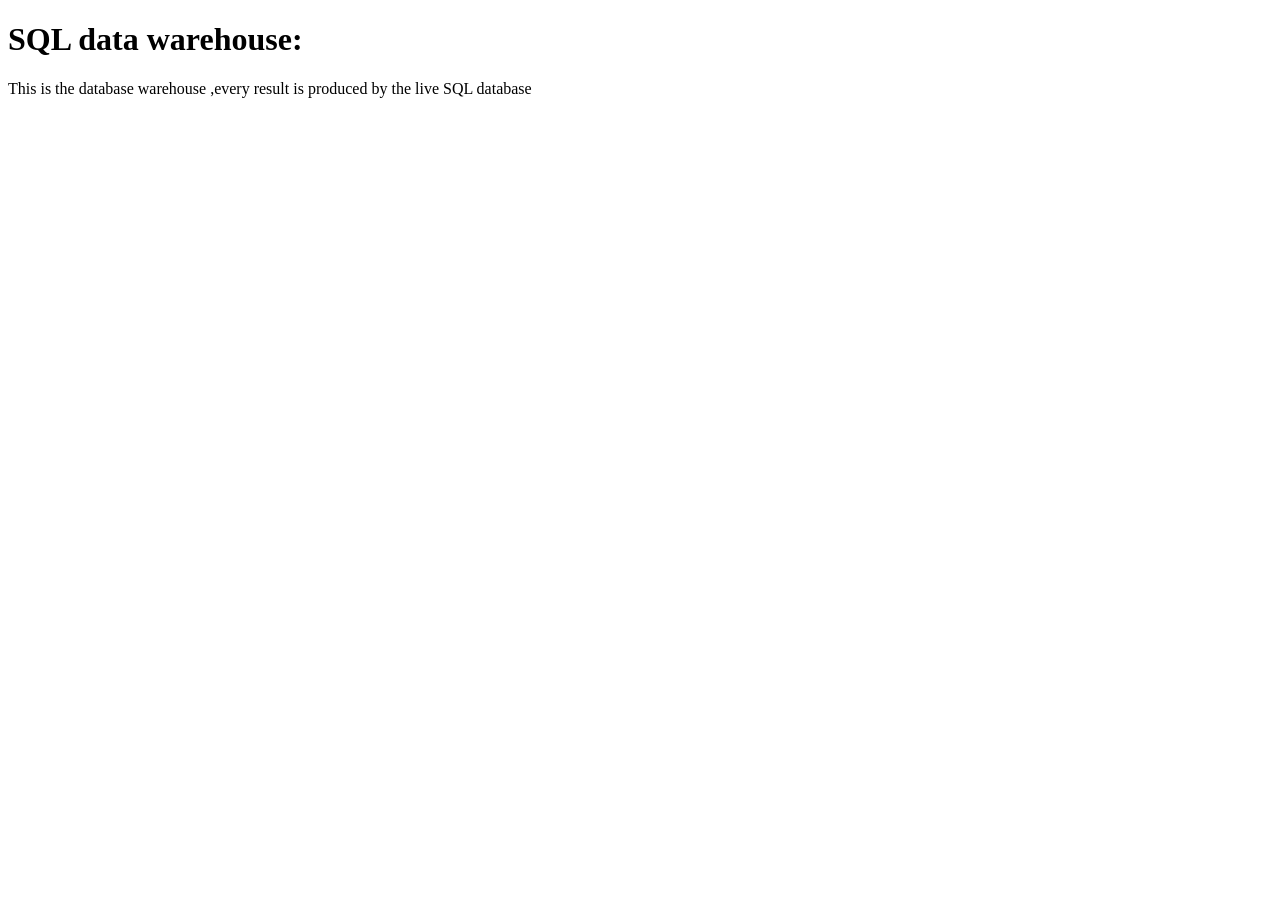
==== public/index.html @ 1406efa1 "Added some structure to the index.html file" ====
<!DOCTYPE html>
<html lang="en">
<head>
    <meta charset="UTF-8">
    <meta name="viewport" content="width=device-width, initial-scale=1.0">
    <title>Document</title>
</head>
<body>
    <main>

<h1>SQL data warehouse: </h1>
<p class="sub">This is the database warehouse ,every result is produced by the live SQL database </p>




    </main>





</body>
</html>
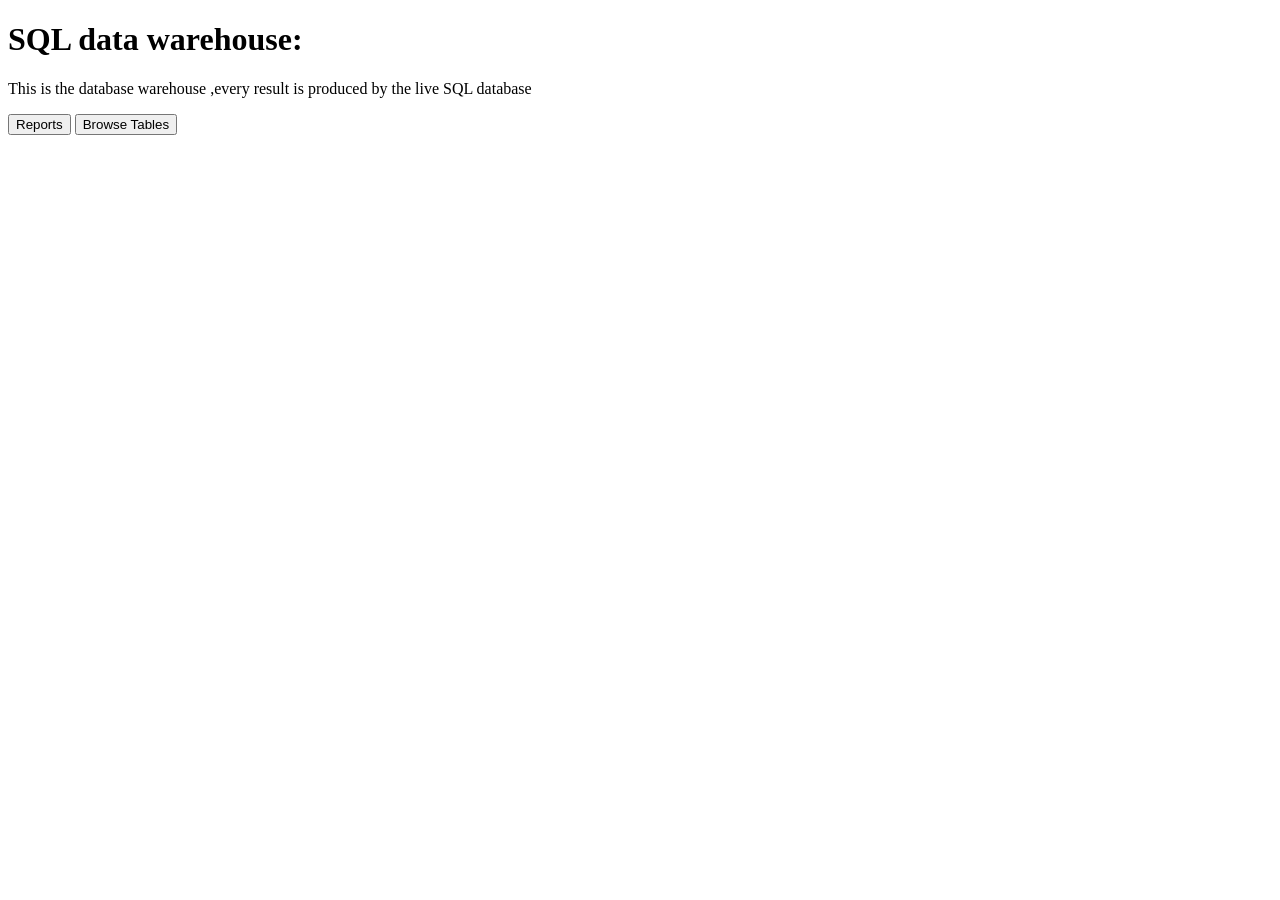
==== commit e1e01618: "Full Html structure" ====
--- a/public/index.html
+++ b/public/index.html
@@ -3,7 +3,7 @@
 <head>
     <meta charset="UTF-8">
     <meta name="viewport" content="width=device-width, initial-scale=1.0">
-    <title>Document</title>
+    <title>SQL data warehouse</title>
 </head>
 <body>
     <main>
@@ -11,13 +11,30 @@
 <h1>SQL data warehouse: </h1>
 <p class="sub">This is the database warehouse ,every result is produced by the live SQL database </p>
 
+<div class="tabs">
+<button id="tabs-reports" class="active"> Reports </button>
+<button id="tab-tables"> Browse Tables </button>
+</div>
 
+<section id="view-reports">  </section>
 
+<section id="view-tables" hidden> 
+    <div class="bar">
+    <select  id="table"  aria-label="Table"></select>
+       <input type="search"  id="search" placeholder="Search this table" > 
 
-    </main>
+    </div>
+<p class="error" id="tables-error" hidden></p>
+      <div id="tables-out"></div>
+      <div class="pager">
 
+  <button id="prev">Prev</button><button id="next">Next</button><span id="info"></span>
 
+     </div>
 
+  </section>
+
+</main>
 
 
 </body>
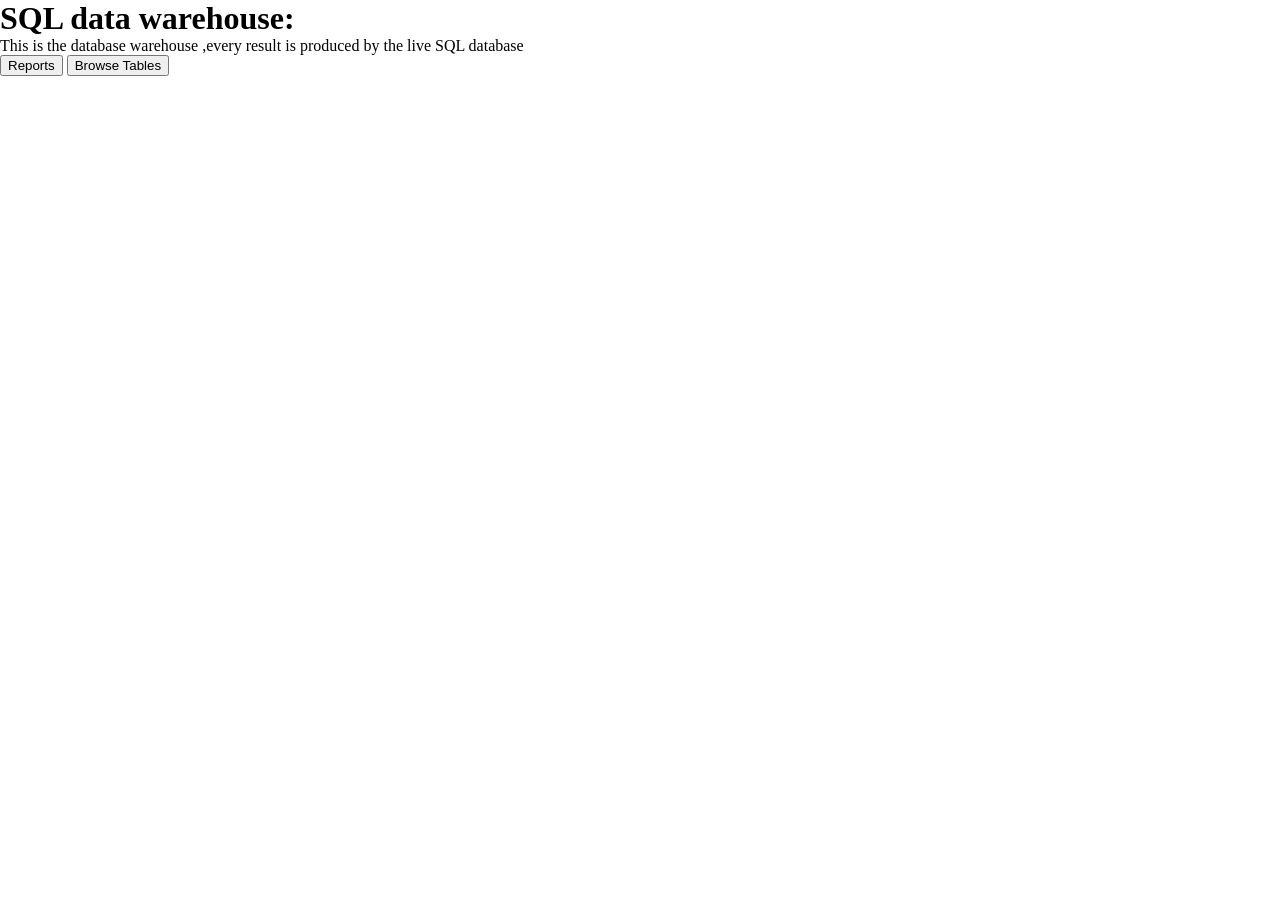
==== commit 7b2f1386: "Added css and js links and added some css styles" ====
--- a/public/index.html
+++ b/public/index.html
@@ -3,6 +3,8 @@
 <head>
     <meta charset="UTF-8">
     <meta name="viewport" content="width=device-width, initial-scale=1.0">
+    <link rel="stylesheet" href="styles.css">
+    <script src="script.js"></script>
     <title>SQL data warehouse</title>
 </head>
 <body>
--- a/public/styles.css
+++ b/public/styles.css
@@ -0,0 +1,22 @@
+html{
+    scroll-behavior: smooth;
+}
+
+
+* {
+    box-sizing: border-box;
+    margin:0;
+    
+}
+
+
+--root {
+-bg: rgb(5, 0, 27);
+--surface: yellow;
+--line:white;
+--text:black;
+--muted:brown;
+--accent:green;
+
+}
+
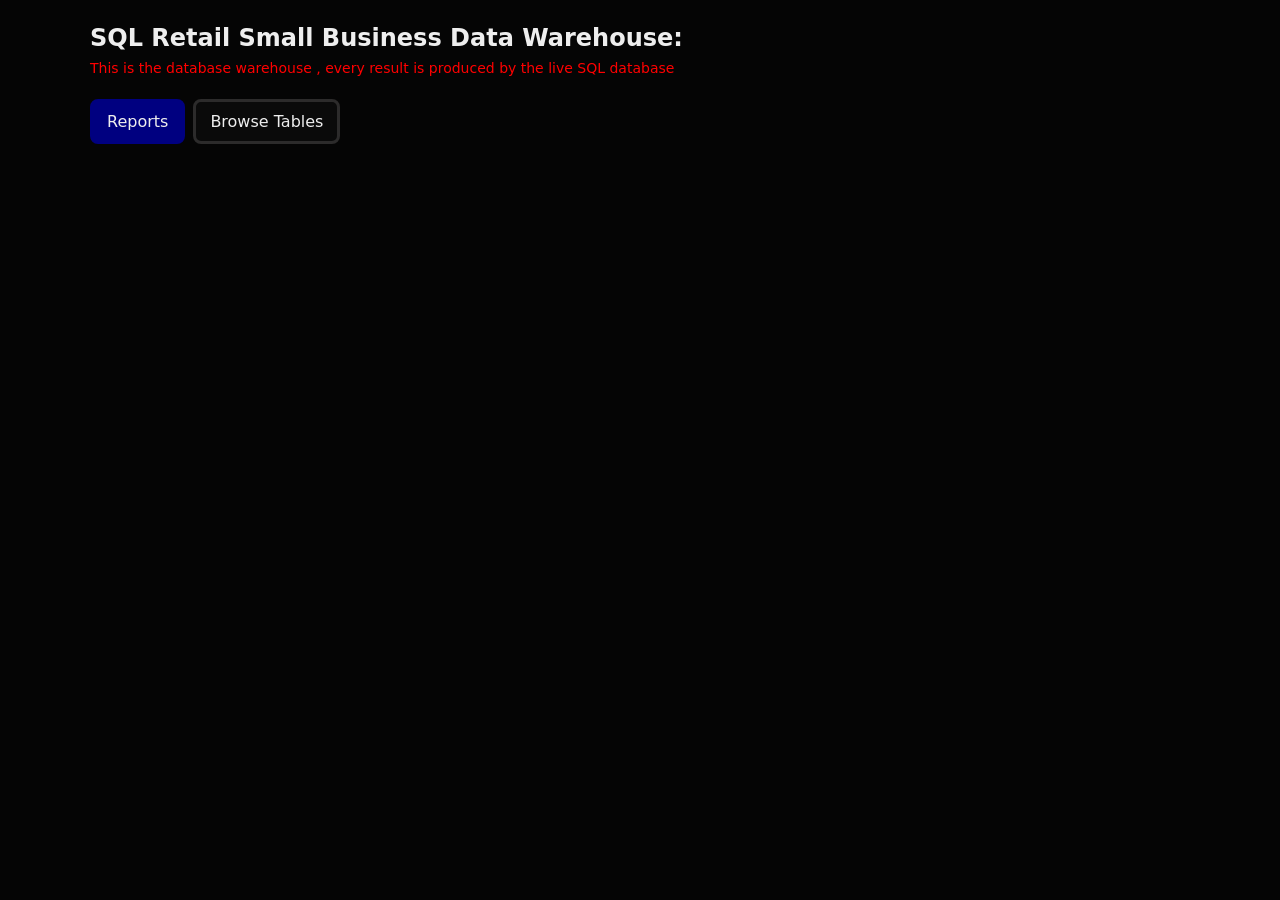
==== commit aafb2b92: "Addd the full css syles" ====
--- a/public/index.html
+++ b/public/index.html
@@ -10,8 +10,8 @@
 <body>
     <main>
 
-<h1>SQL data warehouse: </h1>
-<p class="sub">This is the database warehouse ,every result is produced by the live SQL database </p>
+<h1>SQL Retail Small Business Data Warehouse: </h1>
+<p class="sub">This is the database warehouse , every result is produced by the live SQL database </p>
 
 <div class="tabs">
 <button id="tabs-reports" class="active"> Reports </button>
--- a/public/styles.css
+++ b/public/styles.css
@@ -9,14 +9,190 @@
     
 }
 
-
---root {
--bg: rgb(5, 0, 27);
---surface: yellow;
---line:white;
---text:black;
---muted:brown;
---accent:green;
+:root {
+--bg: rgb(5, 5, 5);
+--surface: rgb(10, 10, 10);
+--line:rgb(44, 43, 43);
+--text:rgb(238, 238, 238);
+--muted:rgb(255, 0, 0);
+--accent:rgb(0, 0, 128);
 
 }
 
+ body { 
+    font-family:system-ui, -apple-system, BlinkMacSystemFont, 'Segoe UI', Roboto, Oxygen, Ubuntu, Cantarell, 'Open Sans', 'Helvetica Neue', sans-serif;
+    background: var(--bg); 
+    color: var(--text); 
+    padding: 24px;
+ }
+
+
+ main {
+     max-width: 1100px;
+     margin: 0 auto; 
+
+ }
+    h1
+     { 
+    font-size: 24px;
+   }
+
+    .sub 
+    { 
+    color: var(--muted);
+    margin: 6px 0 20px;
+    font-size: 14px;
+    line-height: 1.5; 
+
+    }
+
+    .tabs
+     {
+    display: flex; 
+    gap: 8px;
+    margin-bottom: 20px; 
+    
+    }
+
+    button, select, input { 
+     font: inherit; 
+     color: var(--text); 
+     background: var(--surface); 
+     border: 3px solid var(--line); 
+     border-radius: 8px;
+     padding: 10px 14px;
+
+         }
+
+    button { 
+        cursor: pointer;
+     }
+
+    button:disabled { 
+        opacity: .4; 
+        cursor: default; 
+    }
+
+    button:not(:disabled):hover 
+    {
+         border-color: var(--accent); 
+    }
+
+    .tabs button.active 
+    {
+         background: var(--accent); 
+        border-color: var(--accent);
+     }
+
+    .card {
+    background: var(--surface);
+    border: 1px solid var(--line); 
+    border-radius: 14px;
+    padding: 20px; 
+    margin-bottom: 20px; 
+
+}
+
+
+
+ .card h2 { 
+   font-size: 18px;
+   margin-bottom: 4px;
+    }
+    .muted
+     {
+
+   color: var(--muted); 
+   font-size: 14px;
+   margin-bottom: 12px;
+
+         }
+
+    pre { 
+    background: #0d0f13; 
+    border: 1px solid var(--line);
+    border-radius: 10px;
+    padding: 14px; 
+    overflow-x: auto;
+    font: 13px/1.5 ui-monospace, Consolas, monospace; margin-bottom: 14px; 
+        }
+    .kw 
+    { 
+    color: #5aa9ff; 
+    font-weight: 600; 
+    }
+
+    .wrap
+     { 
+    overflow-x: auto; 
+    border: 1px solid var(--line); 
+    border-radius: 10px; 
+    }
+
+    table {
+     border-collapse: collapse;
+     width: 100%; font-size: 14px; 
+        }
+
+    th, td 
+    {
+    padding: 9px 14px;
+    text-align: left; 
+    white-space: nowrap; 
+    border-bottom: 1px solid var(--line); 
+        }
+
+    th { 
+    color: var(--muted);
+    font-weight: 600; 
+    background: #15181d; 
+        }
+
+    tr:last-child td 
+    { 
+
+    border-bottom: 0; 
+    }
+
+    .num
+     {
+    text-align: right; 
+    }
+
+    .bar 
+    { 
+
+    display: flex;
+    flex-wrap: wrap; 
+    gap: 10px; 
+    margin-bottom: 14px; 
+
+   }
+
+    .bar input 
+    {
+     flex: 1;
+     min-width: 180px; 
+
+  }
+
+    .pager 
+    { 
+
+    display: flex; flex-wrap: wrap; 
+    align-items: center; gap: 12px;
+    margin-top: 14px;
+    color: var(--muted); 
+    }
+
+    .error { 
+
+    color: #ff6b6b; 
+    font-size: 14px; 
+
+    }
+
+    [hidden] { 
+
+    display: none; 
+    }
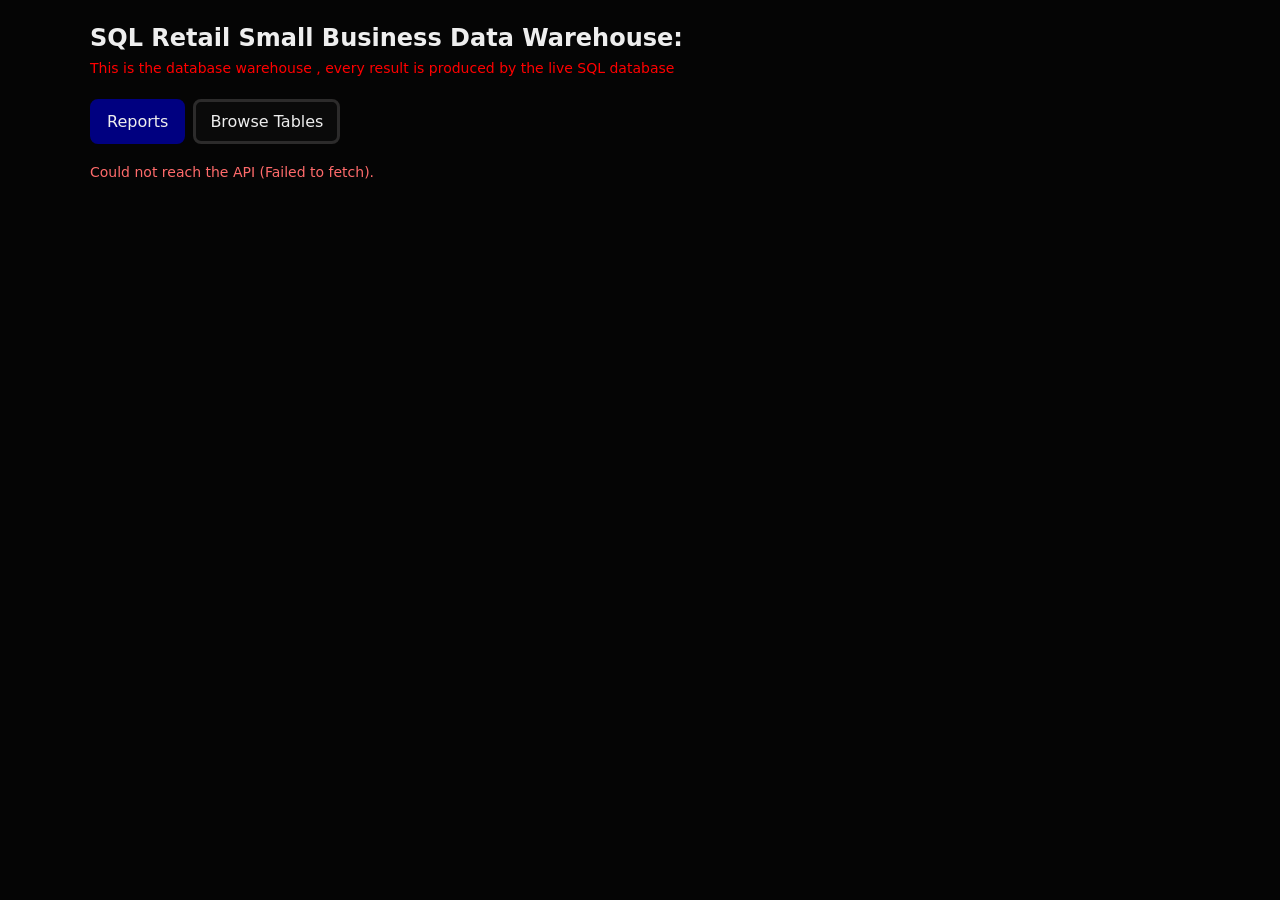
==== commit f19a27fd: "Updated Program.cs to show the errors, script js to handle a view SQL button , appsettings.json to v" ====
--- a/public/index.html
+++ b/public/index.html
@@ -4,17 +4,16 @@
     <meta charset="UTF-8">
     <meta name="viewport" content="width=device-width, initial-scale=1.0">
     <link rel="stylesheet" href="styles.css">
-    <script src="script.js"></script>
     <title>SQL data warehouse</title>
 </head>
 <body>
-    <main>
+<main>
 
 <h1>SQL Retail Small Business Data Warehouse: </h1>
 <p class="sub">This is the database warehouse , every result is produced by the live SQL database </p>
 
 <div class="tabs">
-<button id="tabs-reports" class="active"> Reports </button>
+<button id="tab-reports" class="active"> Reports </button>
 <button id="tab-tables"> Browse Tables </button>
 </div>
 
@@ -38,6 +37,10 @@
 
 </main>
 
+<script src="Config.js"></script>
+<script src="script.js"></script>
+
+
 
 </body>
 </html>
--- a/public/styles.css
+++ b/public/styles.css
@@ -195,4 +195,14 @@
     [hidden] { 
 
     display: none; 
-    }+    }
+
+    .sql-toggle {
+    margin-top: 14px;
+    padding: 6px 12px;
+    font-size: 13px;
+    border-width: 2px;
+    color: var(--muted);
+    }
+
+    .card pre { margin-top: 12px; }
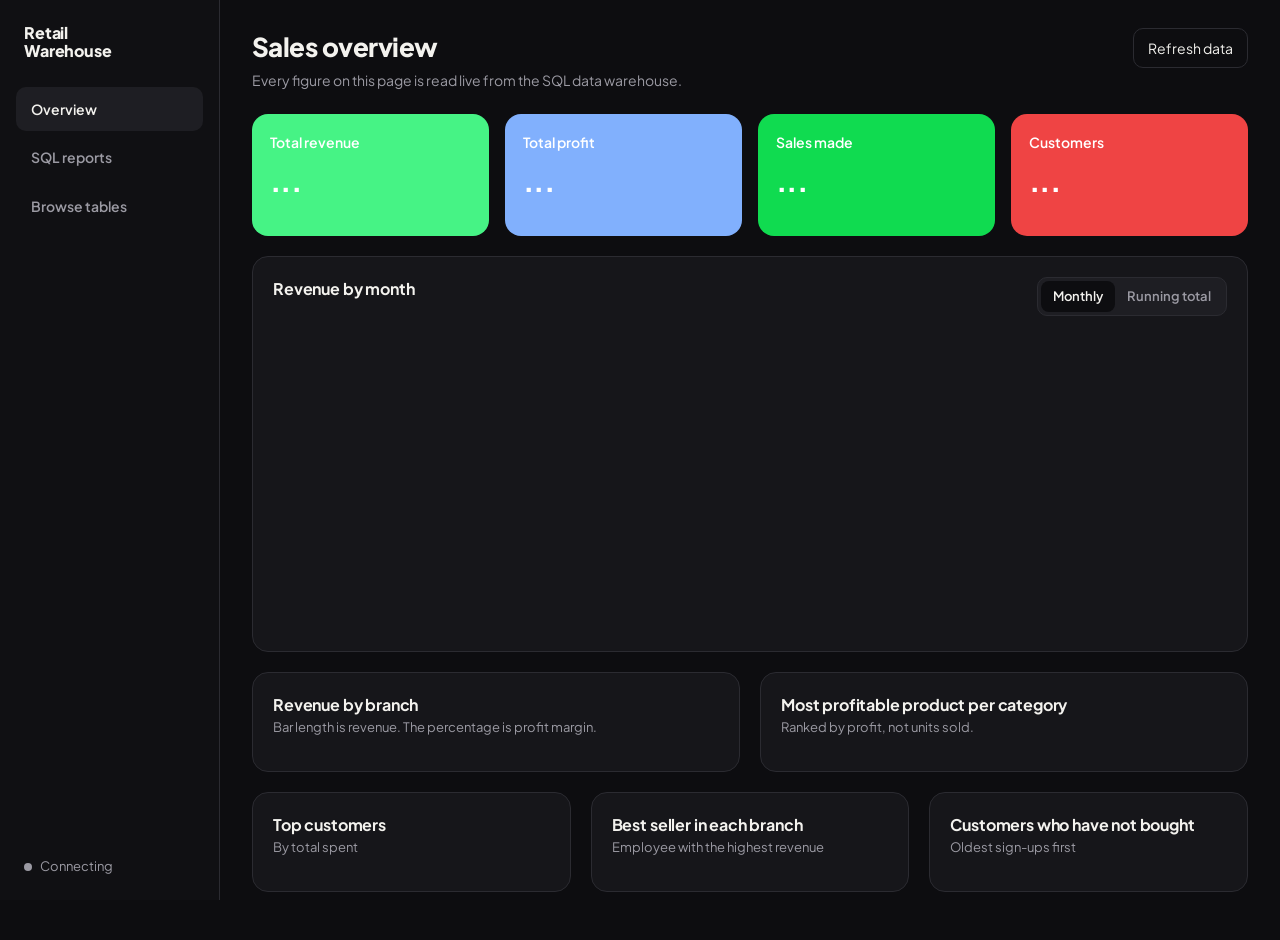
==== commit 0a52e762: "Updated the HTML to accomodate a new admin-user dashboard" ====
--- a/public/index.html
+++ b/public/index.html
@@ -3,44 +3,136 @@
 <head>
     <meta charset="UTF-8">
     <meta name="viewport" content="width=device-width, initial-scale=1.0">
+    <title>Retail warehouse dashboard</title>
+    <link rel="preconnect" href="https://fonts.googleapis.com">
+    <link rel="preconnect" href="https://fonts.gstatic.com" crossorigin>
+    <link href="https://fonts.googleapis.com/css2?family=Plus+Jakarta+Sans:wght@400;500;600;700;800&display=swap" rel="stylesheet">
     <link rel="stylesheet" href="styles.css">
-    <title>SQL data warehouse</title>
 </head>
 <body>
-<main>
+<div class="app">
 
-<h1>SQL Retail Small Business Data Warehouse: </h1>
-<p class="sub">This is the database warehouse , every result is produced by the live SQL database </p>
+    <!-- Sidebar -->
+    <aside class="side">
+        <div class="brand">
+            <span class="brand-name">Retail<br>Warehouse</span>
+        </div>
 
-<div class="tabs">
-<button id="tab-reports" class="active"> Reports </button>
-<button id="tab-tables"> Browse Tables </button>
+        <nav class="nav" aria-label="Main">
+            <button id="tab-overview" data-view="overview" class="active">Overview</button>
+            <button id="tab-reports" data-view="reports">SQL reports</button>
+            <button id="tab-tables" data-view="tables">Browse tables</button>
+        </nav>
+
+        <p class="api-status" id="api-status" role="status"><span class="dot"></span><span id="api-status-text">Connecting</span></p>
+    </aside>
+
+    <main class="main">
+        <header class="top">
+            <div>
+                <h1 id="page-title">Sales overview</h1>
+                <p class="sub" id="page-sub">Every figure on this page is read live from the SQL data warehouse.</p>
+            </div>
+            <button id="refresh" class="ghost">Refresh data</button>
+        </header>
+
+        <!-- === Overview === -->
+        <section id="view-overview" class="view">
+            <div class="layout">
+                <div class="col-main">
+
+                    <div class="kpis">
+                        <article class="kpi amber">
+                            <p class="kpi-label">Total revenue</p>
+                            <p class="kpi-value" id="k-revenue">...</p>
+                            <p class="kpi-note" id="k-revenue-note">&nbsp;</p>
+                        </article>
+                        <article class="kpi violet">
+                            <p class="kpi-label">Total profit</p>
+                            <p class="kpi-value" id="k-profit">...</p>
+                            <p class="kpi-note" id="k-profit-note">&nbsp;</p>
+                        </article>
+                        <article class="kpi lime">
+                            <p class="kpi-label">Sales made</p>
+                            <p class="kpi-value" id="k-sales">...</p>
+                            <p class="kpi-note" id="k-sales-note">&nbsp;</p>
+                        </article>
+                        <article class="kpi coral">
+                            <p class="kpi-label">Customers</p>
+                            <p class="kpi-value" id="k-customers">...</p>
+                            <p class="kpi-note" id="k-customers-note">&nbsp;</p>
+                        </article>
+                    </div>
+
+                    <section class="panel">
+                        <div class="panel-head">
+                            <div>
+                                <h2>Revenue by month</h2>
+                                <p class="panel-sub" id="trend-sub">&nbsp;</p>
+                            </div>
+                            <div class="seg" role="group" aria-label="Chart view">
+                                <button id="seg-monthly" class="active" aria-pressed="true">Monthly</button>
+                                <button id="seg-running" aria-pressed="false">Running total</button>
+                            </div>
+                        </div>
+                        <div id="trend" class="chart"></div>
+                    </section>
+
+                    <div class="two">
+                        <section class="panel">
+                            <h2>Revenue by branch</h2>
+                            <p class="panel-sub">Bar length is revenue. The percentage is profit margin.</p>
+                            <div id="branches"></div>
+                        </section>
+                        <section class="panel">
+                            <h2>Most profitable product per category</h2>
+                            <p class="panel-sub">Ranked by profit, not units sold.</p>
+                            <div id="categories"></div>
+                        </section>
+                    </div>
+                </div>
+
+                <aside class="col-side">
+                    <section class="panel">
+                        <h2>Top customers</h2>
+                        <p class="panel-sub">By total spent</p>
+                        <ol class="list" id="customers"></ol>
+                    </section>
+                    <section class="panel">
+                        <h2>Best seller in each branch</h2>
+                        <p class="panel-sub">Employee with the highest revenue</p>
+                        <ol class="list" id="staff"></ol>
+                    </section>
+                    <section class="panel">
+                        <h2>Customers who have not bought</h2>
+                        <p class="panel-sub">Oldest sign-ups first</p>
+                        <ol class="list" id="inactive"></ol>
+                    </section>
+                </aside>
+            </div>
+        </section>
+
+        <!-- === SQL reports === -->
+        <section id="view-reports" class="view" hidden></section>
+
+        <!-- === Browse tables === -->
+        <section id="view-tables" class="view" hidden>
+            <div class="panel">
+                <div class="bar">
+                    <select id="table" aria-label="Table"></select>
+                    <input type="search" id="search" placeholder="Search this table" aria-label="Search this table">
+                </div>
+                <p class="error" id="tables-error" hidden></p>
+                <div id="tables-out"></div>
+                <div class="pager">
+                    <button id="prev">Previous</button><button id="next">Next</button><span id="info"></span>
+                </div>
+            </div>
+        </section>
+    </main>
 </div>
-
-<section id="view-reports">  </section>
-
-<section id="view-tables" hidden> 
-    <div class="bar">
-    <select  id="table"  aria-label="Table"></select>
-       <input type="search"  id="search" placeholder="Search this table" > 
-
-    </div>
-<p class="error" id="tables-error" hidden></p>
-      <div id="tables-out"></div>
-      <div class="pager">
-
-  <button id="prev">Prev</button><button id="next">Next</button><span id="info"></span>
-
-     </div>
-
-  </section>
-
-</main>
 
 <script src="Config.js"></script>
 <script src="script.js"></script>
-
-
-
 </body>
 </html>
--- a/public/styles.css
+++ b/public/styles.css
@@ -1,208 +1,247 @@
-html{
-    scroll-behavior: smooth;
-}
-
-
-* {
-    box-sizing: border-box;
-    margin:0;
-    
-}
-
+/* ---------- Tokens ---------- */
 :root {
---bg: rgb(5, 5, 5);
---surface: rgb(10, 10, 10);
---line:rgb(44, 43, 43);
---text:rgb(238, 238, 238);
---muted:rgb(255, 0, 0);
---accent:rgb(0, 0, 128);
-
-}
-
- body { 
-    font-family:system-ui, -apple-system, BlinkMacSystemFont, 'Segoe UI', Roboto, Oxygen, Ubuntu, Cantarell, 'Open Sans', 'Helvetica Neue', sans-serif;
-    background: var(--bg); 
-    color: var(--text); 
-    padding: 24px;
- }
-
-
- main {
-     max-width: 1100px;
-     margin: 0 auto; 
-
- }
-    h1
-     { 
-    font-size: 24px;
-   }
-
-    .sub 
-    { 
-    color: var(--muted);
-    margin: 6px 0 20px;
-    font-size: 14px;
-    line-height: 1.5; 
-
-    }
-
-    .tabs
-     {
-    display: flex; 
-    gap: 8px;
-    margin-bottom: 20px; 
-    
-    }
-
-    button, select, input { 
-     font: inherit; 
-     color: var(--text); 
-     background: var(--surface); 
-     border: 3px solid var(--line); 
-     border-radius: 8px;
-     padding: 10px 14px;
-
-         }
-
-    button { 
-        cursor: pointer;
-     }
-
-    button:disabled { 
-        opacity: .4; 
-        cursor: default; 
-    }
-
-    button:not(:disabled):hover 
-    {
-         border-color: var(--accent); 
-    }
-
-    .tabs button.active 
-    {
-         background: var(--accent); 
-        border-color: var(--accent);
-     }
-
-    .card {
-    background: var(--surface);
-    border: 1px solid var(--line); 
-    border-radius: 14px;
-    padding: 20px; 
-    margin-bottom: 20px; 
-
-}
-
-
-
- .card h2 { 
-   font-size: 18px;
-   margin-bottom: 4px;
-    }
-    .muted
-     {
-
-   color: var(--muted); 
-   font-size: 14px;
-   margin-bottom: 12px;
-
-         }
-
-    pre { 
-    background: #0d0f13; 
-    border: 1px solid var(--line);
-    border-radius: 10px;
-    padding: 14px; 
-    overflow-x: auto;
-    font: 13px/1.5 ui-monospace, Consolas, monospace; margin-bottom: 14px; 
-        }
-    .kw 
-    { 
-    color: #5aa9ff; 
-    font-weight: 600; 
-    }
-
-    .wrap
-     { 
-    overflow-x: auto; 
-    border: 1px solid var(--line); 
-    border-radius: 10px; 
-    }
-
-    table {
-     border-collapse: collapse;
-     width: 100%; font-size: 14px; 
-        }
-
-    th, td 
-    {
-    padding: 9px 14px;
-    text-align: left; 
-    white-space: nowrap; 
-    border-bottom: 1px solid var(--line); 
-        }
-
-    th { 
-    color: var(--muted);
-    font-weight: 600; 
-    background: #15181d; 
-        }
-
-    tr:last-child td 
-    { 
-
-    border-bottom: 0; 
-    }
-
-    .num
-     {
-    text-align: right; 
-    }
-
-    .bar 
-    { 
-
-    display: flex;
-    flex-wrap: wrap; 
-    gap: 10px; 
-    margin-bottom: 14px; 
-
-   }
-
-    .bar input 
-    {
-     flex: 1;
-     min-width: 180px; 
-
-  }
-
-    .pager 
-    { 
-
-    display: flex; flex-wrap: wrap; 
-    align-items: center; gap: 12px;
-    margin-top: 14px;
-    color: var(--muted); 
-    }
-
-    .error { 
-
-    color: #ff6b6b; 
-    font-size: 14px; 
-
-    }
-
-    [hidden] { 
-
-    display: none; 
-    }
-
-    .sql-toggle {
-    margin-top: 14px;
-    padding: 6px 12px;
-    font-size: 13px;
-    border-width: 2px;
-    color: var(--muted);
-    }
-
-    .card pre { margin-top: 12px; }+  --bg: #0d0d10;
+  --panel: #16161a;
+  --panel-2: #1e1e23;
+  --line: #2b2b31;
+  --text: #f3f2ee;
+  --muted: #9b9aa3;
+
+  --amber: #46f385;   /* green */
+  --violet: #81b0fd;  /* blue  */
+  --lime: #10db50;    /* teal  */
+  --coral: #ef4444;   /* red   */
+  --on-color: #ffffff;          /* text on the KPI cards */
+  --chart: #22c55e;   /* graph colour: change to #ef4444 for red */
+
+  --radius: 16px;
+  --radius-sm: 10px;
+  --font: "Plus Jakarta Sans", system-ui, -apple-system, "Segoe UI", Roboto, sans-serif;
+}
+
+* { box-sizing: border-box; margin: 0; }
+html { scroll-behavior: smooth; }
+[hidden] { display: none !important; }
+
+body {
+  font-family: var(--font);
+  background: var(--bg);
+  color: var(--text);
+  font-size: 14px;
+  line-height: 1.45;
+}
+
+button, select, input {
+  font: inherit;
+  color: var(--text);
+  background: var(--panel-2);
+  border: 1px solid var(--line);
+  border-radius: var(--radius-sm);
+  padding: 9px 14px;
+}
+button { cursor: pointer; }
+button:disabled { opacity: .4; cursor: default; }
+button:not(:disabled):hover { border-color: var(--muted); }
+:focus-visible { outline: 2px solid var(--violet); outline-offset: 2px; }
+
+/* ---------- App shell ---------- */
+.app {
+  display: grid;
+  grid-template-columns: 220px minmax(0, 1fr);
+  min-height: 100vh;
+}
+
+.side {
+  position: sticky;
+  top: 0;
+  height: 100vh;
+  display: flex;
+  flex-direction: column;
+  gap: 28px;
+  padding: 24px 16px;
+  background: #101013;
+  border-right: 1px solid var(--line);
+}
+
+.brand { display: flex; align-items: center; gap: 12px; padding: 0 8px; }
+.brand-name { font-weight: 800; font-size: 16px; line-height: 1.1; letter-spacing: -.01em; }
+
+.nav { display: flex; flex-direction: column; gap: 4px; }
+.nav button {
+  text-align: left;
+  background: transparent;
+  border-color: transparent;
+  color: var(--muted);
+  font-weight: 600;
+  padding: 11px 14px;
+}
+.nav button:hover { color: var(--text); border-color: transparent; background: var(--panel); }
+.nav button.active { background: var(--panel-2); color: var(--text); }
+
+.api-status {
+  margin-top: auto;
+  display: flex; align-items: center; gap: 8px;
+  padding: 0 8px;
+  color: var(--muted);
+  font-size: 13px;
+}
+.dot { width: 8px; height: 8px; border-radius: 50%; background: var(--muted); }
+.api-status.ok .dot { background: var(--lime); }
+.api-status.bad .dot { background: var(--coral); }
+
+.main { padding: 28px 32px 48px; min-width: 0; }
+
+.top {
+  display: flex; justify-content: space-between; align-items: flex-start; gap: 16px;
+  margin-bottom: 24px;
+}
+h1 { font-size: 26px; font-weight: 800; letter-spacing: -.02em; }
+.sub { color: var(--muted); margin-top: 4px; }
+.ghost { background: transparent; }
+
+/* ---------- Overview layout ---------- */
+.layout {
+  display: grid;
+  grid-template-columns: minmax(0, 1fr) 340px;
+  gap: 20px;
+  align-items: start;
+}
+.col-main, .col-side { display: grid; gap: 20px; min-width: 0; }
+.two { display: grid; grid-template-columns: repeat(2, minmax(0, 1fr)); gap: 20px; }
+
+/* ---------- KPI cards ---------- */
+.kpis { display: grid; grid-template-columns: repeat(4, minmax(0, 1fr)); gap: 16px; }
+.kpi {
+  border-radius: var(--radius);
+  padding: 18px 18px 16px;
+  color: var(--on-color);
+  min-height: 122px;
+  display: flex; flex-direction: column;
+}
+.kpi.amber  { background: var(--amber); }
+.kpi.violet { background: var(--violet); }
+.kpi.lime   { background: var(--lime); }
+.kpi.coral  { background: var(--coral); }
+.kpi-label { font-weight: 600; font-size: 14px; }
+.kpi-value { font-size: 28px; font-weight: 800; letter-spacing: -.02em; margin-top: auto; line-height: 1.1; }
+.kpi-note { font-size: 13px; font-weight: 500; margin-top: 4px; opacity: .75; }
+
+/* ---------- Panels ---------- */
+.panel {
+  background: var(--panel);
+  border: 1px solid var(--line);
+  border-radius: var(--radius);
+  padding: 20px;
+  min-width: 0;
+}
+.panel h2 { font-size: 16px; font-weight: 700; letter-spacing: -.01em; }
+.panel-sub { color: var(--muted); font-size: 13px; margin: 2px 0 14px; }
+.panel-head { display: flex; justify-content: space-between; align-items: flex-start; gap: 12px; flex-wrap: wrap; }
+
+.seg { display: flex; background: var(--panel-2); border: 1px solid var(--line); border-radius: var(--radius-sm); padding: 3px; }
+.seg button { border: 0; background: transparent; color: var(--muted); padding: 6px 12px; font-size: 13px; font-weight: 600; border-radius: 8px; }
+.seg button.active { background: var(--bg); color: var(--text); }
+
+/* ---------- Trend chart ---------- */
+.chart { position: relative; height: 290px; margin-top: 6px; }
+.chart svg { display: block; width: 100%; height: 100%; overflow: visible; }
+.chart .grid { stroke: var(--line); stroke-dasharray: 3 5; }
+.chart .axis { fill: var(--muted); font-size: 12px; font-family: var(--font); }
+.chart .area { fill: url(#areaFill); animation: fadeIn .9s ease-out both; }
+.chart #areaFill stop { stop-color: var(--chart) !important; }
+.chart .line { fill: none; stroke: var(--chart); stroke-width: 2.5; stroke-linejoin: round; stroke-linecap: round;
+  stroke-dasharray: 1; stroke-dashoffset: 0; animation: draw 1s ease-out both; }
+.chart .guide { stroke: var(--muted); stroke-dasharray: 3 4; }
+.chart .pt { fill: var(--bg); stroke: var(--chart); stroke-width: 2.5; }
+.tip {
+  position: absolute; pointer-events: none; z-index: 2;
+  background: var(--lime); color: var(--on-color);
+  border-radius: 10px; padding: 7px 10px; font-size: 13px; font-weight: 700; white-space: nowrap;
+  transform: translate(-50%, -100%);
+}
+.tip small { display: block; font-weight: 500; opacity: .75; }
+@keyframes draw { from { stroke-dashoffset: 1; } to { stroke-dashoffset: 0; } }
+@keyframes fadeIn { from { opacity: 0; } to { opacity: 1; } }
+@media (prefers-reduced-motion: reduce) {
+  .chart .line, .chart .area { animation: none; }
+}
+
+/* ---------- Branch bars ---------- */
+.bars { display: grid; gap: 14px; }
+.bar-row-top { display: flex; justify-content: space-between; gap: 12px; margin-bottom: 6px; font-weight: 600; }
+.bar-row-top span:last-child { font-variant-numeric: tabular-nums; }
+.track { height: 10px; background: var(--panel-2); border-radius: 99px; overflow: hidden; }
+.fill { height: 100%; border-radius: 99px; }
+.bar-row:nth-child(1) .fill { background: var(--amber); }
+.bar-row:nth-child(2) .fill { background: var(--violet); }
+.bar-row:nth-child(3) .fill { background: var(--lime); }
+.bar-row:nth-child(n+4) .fill { background: var(--coral); }
+.bar-meta { color: var(--muted); font-size: 12.5px; margin-top: 5px; }
+
+/* ---------- Category rows ---------- */
+.rows { display: grid; }
+.row { display: grid; grid-template-columns: minmax(0, 1fr) auto; gap: 2px 12px; padding: 11px 0; border-bottom: 1px solid var(--line); }
+.row:first-child { padding-top: 0; }
+.row:last-child { border-bottom: 0; padding-bottom: 0; }
+.row .what { font-weight: 600; overflow: hidden; text-overflow: ellipsis; white-space: nowrap; }
+.row .where { grid-column: 1; color: var(--muted); font-size: 12.5px; }
+.row .amt { grid-column: 2; grid-row: 1 / span 2; align-self: center; font-weight: 700; font-variant-numeric: tabular-nums; text-align: right; }
+
+/* ---------- Side lists ---------- */
+.list { list-style: none; padding: 0; display: grid; }
+.list li { display: grid; grid-template-columns: 36px minmax(0, 1fr) auto; gap: 12px; align-items: center; padding: 10px 0; border-bottom: 1px solid var(--line); }
+.list li:first-child { padding-top: 0; }
+.list li:last-child { border-bottom: 0; padding-bottom: 0; }
+.avatar { width: 36px; height: 36px; border-radius: 50%; display: grid; place-items: center; font-weight: 700; font-size: 13px; color: var(--on-color); }
+.list .who { font-weight: 600; overflow: hidden; text-overflow: ellipsis; white-space: nowrap; }
+.list .meta { color: var(--muted); font-size: 12.5px; overflow: hidden; text-overflow: ellipsis; white-space: nowrap; }
+.list .val { font-weight: 700; font-variant-numeric: tabular-nums; text-align: right; }
+.empty { color: var(--muted); }
+.error { color: var(--coral); font-size: 14px; }
+
+/* ---------- Tables, reports, table browser ---------- */
+.card { background: var(--panel); border: 1px solid var(--line); border-radius: var(--radius); padding: 20px; margin-bottom: 20px; }
+.card h2 { font-size: 16px; font-weight: 700; margin-bottom: 12px; }
+.muted { color: var(--muted); font-size: 14px; margin-bottom: 12px; }
+
+pre {
+  background: #0b0b0e; border: 1px solid var(--line); border-radius: var(--radius-sm);
+  padding: 14px; overflow-x: auto; font: 13px/1.5 ui-monospace, Consolas, monospace; margin-bottom: 14px;
+}
+.kw { color: #7db4ff; font-weight: 600; }
+.card pre { margin-top: 12px; }
+
+.sql-toggle { margin-top: 14px; padding: 6px 12px; font-size: 13px; color: var(--muted); }
+
+.wrap { overflow-x: auto; border: 1px solid var(--line); border-radius: var(--radius-sm); }
+table { border-collapse: collapse; width: 100%; font-size: 14px; }
+th, td { padding: 9px 14px; text-align: left; white-space: nowrap; border-bottom: 1px solid var(--line); }
+th { color: var(--muted); font-weight: 600; background: var(--panel-2); }
+tr:last-child td { border-bottom: 0; }
+.num { text-align: right; font-variant-numeric: tabular-nums; }
+
+.bar { display: flex; flex-wrap: wrap; gap: 10px; margin-bottom: 14px; }
+.bar input { flex: 1; min-width: 180px; }
+.pager { display: flex; flex-wrap: wrap; align-items: center; gap: 12px; margin-top: 14px; color: var(--muted); }
+
+/* ---------- Responsive ---------- */
+@media (max-width: 1280px) {
+  .layout { grid-template-columns: minmax(0, 1fr); }
+  .col-side { grid-template-columns: repeat(auto-fit, minmax(280px, 1fr)); }
+}
+@media (max-width: 980px) {
+  .kpis { grid-template-columns: repeat(2, minmax(0, 1fr)); }
+  .two { grid-template-columns: minmax(0, 1fr); }
+}
+@media (max-width: 800px) {
+  .app { grid-template-columns: minmax(0, 1fr); }
+  .side { position: static; height: auto; flex-direction: row; flex-wrap: wrap; align-items: center; gap: 12px; padding: 14px 16px; border-right: 0; border-bottom: 1px solid var(--line); }
+  .nav { flex-direction: row; flex-wrap: wrap; }
+  .api-status { margin: 0 0 0 auto; }
+  .main { padding: 20px 16px 40px; }
+  .top { flex-direction: column; }
+}
+@media (max-width: 480px) {
+  .kpis { grid-template-columns: minmax(0, 1fr); }
+  .kpi { min-height: 108px; }
+}
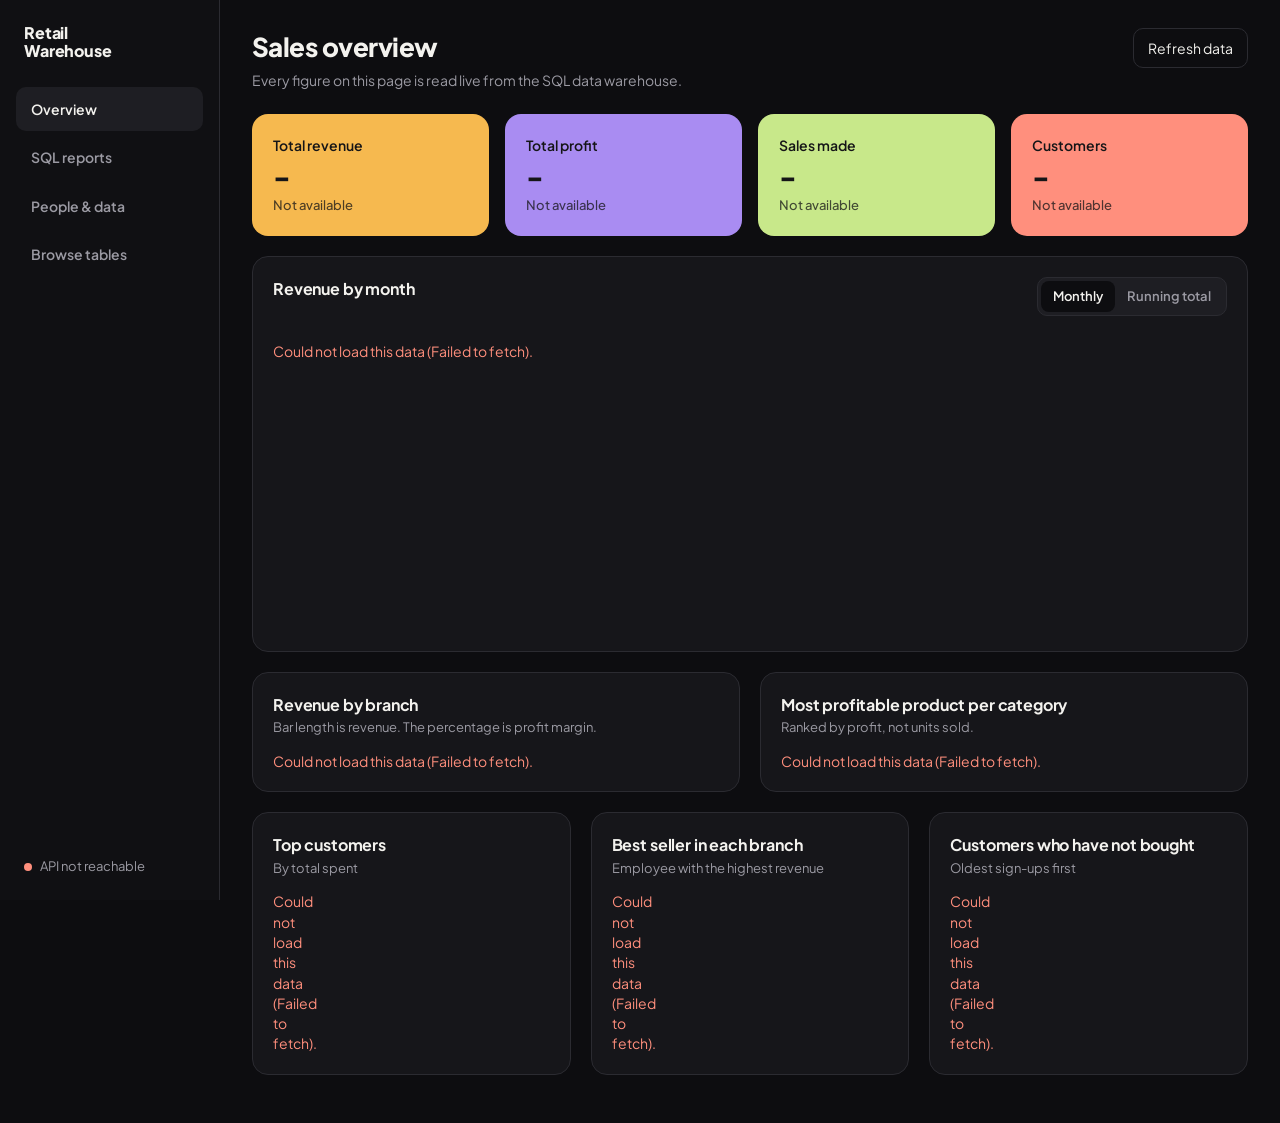
==== commit ee65f93f: "Fixed the Config.js URL configuration and started creating a custom 404 page" ====
--- a/public/index.html
+++ b/public/index.html
@@ -21,6 +21,7 @@
         <nav class="nav" aria-label="Main">
             <button id="tab-overview" data-view="overview" class="active">Overview</button>
             <button id="tab-reports" data-view="reports">SQL reports</button>
+            <button id="tab-explore" data-view="explore">People &amp; data</button>
             <button id="tab-tables" data-view="tables">Browse tables</button>
         </nav>
 
@@ -115,6 +116,26 @@
         <!-- === SQL reports === -->
         <section id="view-reports" class="view" hidden></section>
 
+        <!-- === People & data === -->
+        <section id="view-explore" class="view" hidden>
+            <div class="panel">
+                <div class="pills" id="ex-pills" role="group" aria-label="Data type"></div>
+                <div class="bar">
+                    <input type="search" id="ex-search" placeholder="Search by name, city, job title..." aria-label="Search">
+                    <div class="seg" role="group" aria-label="Layout">
+                        <button id="ex-cards" class="active">Cards</button>
+                        <button id="ex-list">Table</button>
+                    </div>
+                    <button id="ex-export" class="ghost">Export CSV</button>
+                </div>
+                <p class="error" id="ex-error" hidden></p>
+                <div id="ex-out"></div>
+                <div class="pager">
+                    <button id="ex-prev">Previous</button><button id="ex-next">Next</button><span id="ex-info"></span>
+                </div>
+            </div>
+        </section>
+
         <!-- === Browse tables === -->
         <section id="view-tables" class="view" hidden>
             <div class="panel">
@@ -132,6 +153,16 @@
     </main>
 </div>
 
+<!-- Record detail popup for People & data -->
+<dialog id="ex-detail">
+    <div class="detail-head">
+        <span class="avatar big" id="d-avatar"></span>
+        <div><h2 id="d-title"></h2><p class="muted" id="d-sub"></p></div>
+        <button id="d-close" class="ghost" aria-label="Close">Close</button>
+    </div>
+    <dl class="detail-grid" id="d-body"></dl>
+</dialog>
+
 <script src="Config.js"></script>
 <script src="script.js"></script>
 </body>
--- a/public/styles.css
+++ b/public/styles.css
@@ -1,4 +1,4 @@
-/* ---------- Tokens ---------- */
+/* - Tokens -- */
 :root {
   --bg: #0d0d10;
   --panel: #16161a;
@@ -7,21 +7,32 @@
   --text: #f3f2ee;
   --muted: #9b9aa3;
 
-  --amber: #46f385;   /* green */
-  --violet: #81b0fd;  /* blue  */
-  --lime: #10db50;    /* teal  */
-  --coral: #ef4444;   /* red   */
-  --on-color: #ffffff;          /* text on the KPI cards */
-  --chart: #22c55e;   /* graph colour: change to #ef4444 for red */
+  --amber: #f6b94f;
+  --violet: #a98cf2;
+  --lime: #c8e88a;
+  --coral: #ff8f7d;
+  --on-color: #151517;
+  --chart: #22c55e; /* graph colour: will change to #ef4444 for red */
 
   --radius: 16px;
   --radius-sm: 10px;
   --font: "Plus Jakarta Sans", system-ui, -apple-system, "Segoe UI", Roboto, sans-serif;
 }
 
-* { box-sizing: border-box; margin: 0; }
-html { scroll-behavior: smooth; }
-[hidden] { display: none !important; }
+/* --- Base styles --- */
+* {
+  box-sizing: border-box;
+  margin: 0;
+}
+
+
+html {
+  scroll-behavior: smooth;
+}
+
+[hidden] {
+  display: none !important;
+}
 
 body {
   font-family: var(--font);
@@ -31,7 +42,9 @@
   line-height: 1.45;
 }
 
-button, select, input {
+button,
+select,
+input {
   font: inherit;
   color: var(--text);
   background: var(--panel-2);
@@ -39,10 +52,63 @@
   border-radius: var(--radius-sm);
   padding: 9px 14px;
 }
-button { cursor: pointer; }
-button:disabled { opacity: .4; cursor: default; }
-button:not(:disabled):hover { border-color: var(--muted); }
-:focus-visible { outline: 2px solid var(--violet); outline-offset: 2px; }
+
+button {
+  cursor: pointer;
+}
+
+button:disabled {
+  opacity: 0.4;
+  cursor: default;
+}
+
+button:not(:disabled):hover {
+  border-color: var(--muted);
+}
+
+:focus-visible {
+  outline: 2px solid var(--violet);
+  outline-offset: 2px;
+}
+
+/*  Surface style (shared by every container)  */
+.panel,
+.card {
+  background: var(--panel);
+  border: 1px solid var(--line);
+  border-radius: var(--radius);
+  padding: 20px;
+  min-width: 0;
+}
+
+.card {
+  margin-bottom: 20px;
+}
+
+.panel h2,
+.card h2 {
+  font-size: 16px;
+  font-weight: 700;
+  letter-spacing: -0.01em;
+}
+
+.card h2 {
+  margin-bottom: 12px;
+}
+
+.panel-sub {
+  color: var(--muted);
+  font-size: 13px;
+  margin: 2px 0 14px;
+}
+
+.panel-head {
+  display: flex;
+  justify-content: space-between;
+  align-items: flex-start;
+  gap: 12px;
+  flex-wrap: wrap;
+}
 
 /* ---------- App shell ---------- */
 .app {
@@ -63,10 +129,27 @@
   border-right: 1px solid var(--line);
 }
 
-.brand { display: flex; align-items: center; gap: 12px; padding: 0 8px; }
-.brand-name { font-weight: 800; font-size: 16px; line-height: 1.1; letter-spacing: -.01em; }
-
-.nav { display: flex; flex-direction: column; gap: 4px; }
+.brand {
+  display: flex;
+  align-items: center;
+  gap: 12px;
+  padding: 0 8px;
+}
+
+.brand-name {
+  font-weight: 800;
+  font-size: 16px;
+  line-height: 1.1;
+  letter-spacing: -0.01em;
+}
+
+
+.nav {
+  display: flex;
+  flex-direction: column;
+  gap: 4px;
+}
+
 .nav button {
   text-align: left;
   background: transparent;
@@ -75,29 +158,70 @@
   font-weight: 600;
   padding: 11px 14px;
 }
-.nav button:hover { color: var(--text); border-color: transparent; background: var(--panel); }
-.nav button.active { background: var(--panel-2); color: var(--text); }
+
+.nav button:hover {
+  color: var(--text);
+  border-color: transparent;
+  background: var(--panel);
+}
+
+.nav button.active {
+  background: var(--panel-2);
+  color: var(--text);
+}
 
 .api-status {
   margin-top: auto;
-  display: flex; align-items: center; gap: 8px;
+  display: flex;
+  align-items: center;
+  gap: 8px;
   padding: 0 8px;
   color: var(--muted);
   font-size: 13px;
 }
-.dot { width: 8px; height: 8px; border-radius: 50%; background: var(--muted); }
-.api-status.ok .dot { background: var(--lime); }
-.api-status.bad .dot { background: var(--coral); }
-
-.main { padding: 28px 32px 48px; min-width: 0; }
+
+.dot {
+  width: 8px;
+  height: 8px;
+  border-radius: 50%;
+  background: var(--muted);
+}
+
+.api-status.ok .dot {
+  background: var(--lime);
+}
+
+.api-status.bad .dot {
+  background: var(--coral);
+}
+
+.main {
+  padding: 28px 32px 48px;
+  min-width: 0;
+}
 
 .top {
-  display: flex; justify-content: space-between; align-items: flex-start; gap: 16px;
+  display: flex;
+  justify-content: space-between;
+  align-items: flex-start;
+  gap: 16px;
   margin-bottom: 24px;
 }
-h1 { font-size: 26px; font-weight: 800; letter-spacing: -.02em; }
-.sub { color: var(--muted); margin-top: 4px; }
-.ghost { background: transparent; }
+
+h1 {
+  font-size: 26px;
+  font-weight: 800;
+  letter-spacing: -0.02em;
+}
+
+.sub {
+  color: var(--muted);
+  margin-top: 4px;
+}
+
+.ghost {
+  background: transparent;
+}
 
 /* ---------- Overview layout ---------- */
 .layout {
@@ -106,142 +230,674 @@
   gap: 20px;
   align-items: start;
 }
-.col-main, .col-side { display: grid; gap: 20px; min-width: 0; }
-.two { display: grid; grid-template-columns: repeat(2, minmax(0, 1fr)); gap: 20px; }
-
-/* ---------- KPI cards ---------- */
-.kpis { display: grid; grid-template-columns: repeat(4, minmax(0, 1fr)); gap: 16px; }
+
+.col-main,
+.col-side {
+  display: grid;
+  gap: 20px;
+  min-width: 0;
+}
+
+.two {
+  display: grid;
+  grid-template-columns: repeat(2, minmax(0, 1fr));
+  gap: 20px;
+}
+
+/* --- KPI cards --- */
+.kpis {
+  display: grid;
+  grid-template-columns: repeat(4, minmax(0, 1fr));
+  gap: 16px;
+}
+
+
 .kpi {
+  display: flex;
+  flex-direction: column;
+  min-height: 122px;
+  padding: 20px;
+  border: 1px solid transparent;
   border-radius: var(--radius);
-  padding: 18px 18px 16px;
   color: var(--on-color);
-  min-height: 122px;
-  display: flex; flex-direction: column;
-}
+}
+
 .kpi.amber  { background: var(--amber); }
 .kpi.violet { background: var(--violet); }
 .kpi.lime   { background: var(--lime); }
 .kpi.coral  { background: var(--coral); }
-.kpi-label { font-weight: 600; font-size: 14px; }
-.kpi-value { font-size: 28px; font-weight: 800; letter-spacing: -.02em; margin-top: auto; line-height: 1.1; }
-.kpi-note { font-size: 13px; font-weight: 500; margin-top: 4px; opacity: .75; }
-
-/* ---------- Panels ---------- */
-.panel {
-  background: var(--panel);
+
+.kpi-label {
+  font-weight: 600;
+  font-size: 14px;
+}
+
+
+.kpi-value {
+  margin-top: auto;
+  font-size: 28px;
+  font-weight: 800;
+  line-height: 1.1;
+  letter-spacing: -0.02em;
+}
+
+.kpi-note {
+  margin-top: 4px;
+  font-size: 13px;
+  font-weight: 500;
+  opacity: 0.75;
+}
+
+/* --- Segmented control --- */
+.seg {
+  display: flex;
+  background: var(--panel-2);
+  border: 1px solid var(--line);
+  border-radius: var(--radius-sm);
+  padding: 3px;
+}
+
+.seg button {
+  border: 0;
+  background: transparent;
+  color: var(--muted);
+  padding: 6px 12px;
+  font-size: 13px;
+  font-weight: 600;
+  border-radius: 8px;
+}
+
+.seg button.active {
+  background: var(--bg);
+  color: var(--text);
+}
+
+/* ---- Trend chart --- */
+.chart {
+  position: relative;
+  height: 290px;
+  margin-top: 6px;
+}
+
+
+.chart svg {
+  display: block;
+  width: 100%;
+  height: 100%;
+  overflow: visible;
+}
+
+
+.chart .grid {
+  stroke: var(--line);
+  stroke-dasharray: 3 5;
+}
+
+.chart .axis {
+  fill: var(--muted);
+  font-size: 12px;
+  font-family: var(--font);
+}
+
+.chart .area {
+  fill: url(#areaFill);
+  animation: fadeIn 0.9s ease-out both;
+}
+
+.chart #areaFill stop {
+  stop-color: var(--chart) !important;
+}
+
+.chart .line {
+  fill: none;
+  stroke: var(--chart);
+  stroke-width: 2.5;
+  stroke-linejoin: round;
+  stroke-linecap: round;
+  stroke-dasharray: 1;
+  stroke-dashoffset: 0;
+  animation: draw 1s ease-out both;
+}
+
+.chart .guide {
+  stroke: var(--muted);
+  stroke-dasharray: 3 4;
+}
+
+.chart .pt {
+  fill: var(--bg);
+  stroke: var(--chart);
+  stroke-width: 2.5;
+}
+
+.tip {
+  position: absolute;
+  z-index: 2;
+  pointer-events: none;
+  background: var(--lime);
+  color: var(--on-color);
+  border-radius: var(--radius-sm);
+  padding: 7px 10px;
+  font-size: 13px;
+  font-weight: 700;
+  white-space: nowrap;
+  transform: translate(-50%, -100%);
+}
+
+.tip small {
+  display: block;
+  font-weight: 500;
+  opacity: 0.75;
+}
+
+@keyframes draw {
+  from { stroke-dashoffset: 1; }
+  to   { stroke-dashoffset: 0; }
+}
+
+@keyframes fadeIn {
+  from { opacity: 0; }
+  to   { opacity: 1; }
+}
+
+@media (prefers-reduced-motion: reduce) {
+  .chart .line,
+  .chart .area {
+    animation: none;
+  }
+}
+
+/* --- Branch bars --- */
+.bars {
+  display: grid;
+  gap: 14px;
+}
+
+.bar-row-top {
+  display: flex;
+  justify-content: space-between;
+  gap: 12px;
+  margin-bottom: 6px;
+  font-weight: 600;
+}
+
+.bar-row-top span:last-child {
+  font-variant-numeric: tabular-nums;
+}
+
+.track {
+  height: 10px;
+  background: var(--panel-2);
+  border-radius: 99px;
+  overflow: hidden;
+}
+
+.fill {
+  height: 100%;
+  border-radius: 99px;
+}
+
+.bar-row:nth-child(1) .fill   { background: var(--amber); }
+.bar-row:nth-child(2) .fill   { background: var(--violet); }
+.bar-row:nth-child(3) .fill   { background: var(--lime); }
+.bar-row:nth-child(n+4) .fill { background: var(--coral); }
+
+.bar-meta {
+  margin-top: 5px;
+  color: var(--muted);
+  font-size: 12.5px;
+}
+
+/* --- Category rows --- */
+.rows {
+  display: grid;
+}
+
+.row {
+  display: grid;
+  grid-template-columns: minmax(0, 1fr) auto;
+  gap: 2px 12px;
+  padding: 11px 0;
+  border-bottom: 1px solid var(--line);
+}
+
+.row:first-child {
+  padding-top: 0;
+}
+
+.row:last-child {
+  padding-bottom: 0;
+  border-bottom: 0;
+}
+
+.row .what {
+  font-weight: 600;
+  overflow: hidden;
+  text-overflow: ellipsis;
+  white-space: nowrap;
+}
+
+.row .where {
+  grid-column: 1;
+  color: var(--muted);
+  font-size: 12.5px;
+}
+
+.row .amt {
+  grid-column: 2;
+  grid-row: 1 / span 2;
+  align-self: center;
+  font-weight: 700;
+  font-variant-numeric: tabular-nums;
+  text-align: right;
+}
+
+/* --- Side lists --- */
+.list {
+  display: grid;
+  list-style: none;
+  padding: 0;
+}
+
+.list li {
+  display: grid;
+  grid-template-columns: 36px minmax(0, 1fr) auto;
+  gap: 12px;
+  align-items: center;
+  padding: 10px 0;
+  border-bottom: 1px solid var(--line);
+}
+
+.list li:first-child {
+  padding-top: 0;
+}
+
+.list li:last-child {
+  padding-bottom: 0;
+  border-bottom: 0;
+}
+
+.avatar {
+  display: grid;
+  place-items: center;
+  width: 36px;
+  height: 36px;
+  border-radius: 50%;
+  color: var(--on-color);
+  font-weight: 700;
+  font-size: 13px;
+}
+
+.list .who {
+  font-weight: 600;
+  overflow: hidden;
+  text-overflow: ellipsis;
+  white-space: nowrap;
+}
+
+.list .meta {
+  color: var(--muted);
+  font-size: 12.5px;
+  overflow: hidden;
+  text-overflow: ellipsis;
+  white-space: nowrap;
+}
+
+.list .val {
+  font-weight: 700;
+  font-variant-numeric: tabular-nums;
+  text-align: right;
+}
+
+.empty {
+  color: var(--muted);
+}
+
+.error {
+  color: var(--coral);
+  font-size: 14px;
+}
+
+/* --- Tables, reports, table browser --- */
+.muted {
+  color: var(--muted);
+  font-size: 14px;
+  margin-bottom: 12px;
+}
+
+pre {
+  background: #0b0b0e;
+  border: 1px solid var(--line);
+  border-radius: var(--radius-sm);
+  padding: 14px;
+  margin-bottom: 14px;
+  overflow-x: auto;
+  font: 13px/1.5 ui-monospace, Consolas, monospace;
+}
+
+.card pre {
+  margin-top: 12px;
+}
+
+.kw {
+  color: #7db4ff;
+  font-weight: 600;
+}
+
+.sql-toggle {
+  margin-top: 14px;
+  padding: 6px 12px;
+  font-size: 13px;
+  color: var(--muted);
+}
+
+.wrap {
+  overflow-x: auto;
+  border: 1px solid var(--line);
+  border-radius: var(--radius-sm);
+}
+
+table {
+  border-collapse: collapse;
+  width: 100%;
+  font-size: 14px;
+}
+
+th,
+td {
+  padding: 9px 14px;
+  text-align: left;
+  white-space: nowrap;
+  border-bottom: 1px solid var(--line);
+}
+
+th {
+  color: var(--muted);
+  font-weight: 600;
+  background: var(--panel-2);
+}
+
+tr:last-child td {
+  border-bottom: 0;
+}
+
+.num {
+  text-align: right;
+  font-variant-numeric: tabular-nums;
+}
+
+.bar {
+  display: flex;
+  flex-wrap: wrap;
+  gap: 10px;
+  margin-bottom: 14px;
+}
+
+.bar input {
+  flex: 1;
+  min-width: 180px;
+}
+
+.pager {
+  display: flex;
+  flex-wrap: wrap;
+  align-items: center;
+  gap: 12px;
+  margin-top: 14px;
+  color: var(--muted);
+}
+
+/* --- People & data --- */
+.pills {
+  display: flex;
+  flex-wrap: wrap;
+  gap: 8px;
+  margin-bottom: 14px;
+}
+
+.pills button {
+  border-radius: 99px;
+  padding: 7px 16px;
+  font-weight: 600;
+  color: var(--muted);
+}
+
+.pills button.active {
+  background: var(--amber);
+  border-color: var(--amber);
+  color: var(--on-color);
+}
+
+.bar .seg {
+  flex: none;
+}
+
+.cards {
+  display: grid;
+  grid-template-columns: repeat(auto-fill, minmax(250px, 1fr));
+  gap: 14px;
+}
+
+.pcard {
+  text-align: left;
+  display: grid;
+  gap: 12px;
+  padding: 16px;
+  background: var(--panel-2);
   border: 1px solid var(--line);
   border-radius: var(--radius);
-  padding: 20px;
-  min-width: 0;
-}
-.panel h2 { font-size: 16px; font-weight: 700; letter-spacing: -.01em; }
-.panel-sub { color: var(--muted); font-size: 13px; margin: 2px 0 14px; }
-.panel-head { display: flex; justify-content: space-between; align-items: flex-start; gap: 12px; flex-wrap: wrap; }
-
-.seg { display: flex; background: var(--panel-2); border: 1px solid var(--line); border-radius: var(--radius-sm); padding: 3px; }
-.seg button { border: 0; background: transparent; color: var(--muted); padding: 6px 12px; font-size: 13px; font-weight: 600; border-radius: 8px; }
-.seg button.active { background: var(--bg); color: var(--text); }
-
-/* ---------- Trend chart ---------- */
-.chart { position: relative; height: 290px; margin-top: 6px; }
-.chart svg { display: block; width: 100%; height: 100%; overflow: visible; }
-.chart .grid { stroke: var(--line); stroke-dasharray: 3 5; }
-.chart .axis { fill: var(--muted); font-size: 12px; font-family: var(--font); }
-.chart .area { fill: url(#areaFill); animation: fadeIn .9s ease-out both; }
-.chart #areaFill stop { stop-color: var(--chart) !important; }
-.chart .line { fill: none; stroke: var(--chart); stroke-width: 2.5; stroke-linejoin: round; stroke-linecap: round;
-  stroke-dasharray: 1; stroke-dashoffset: 0; animation: draw 1s ease-out both; }
-.chart .guide { stroke: var(--muted); stroke-dasharray: 3 4; }
-.chart .pt { fill: var(--bg); stroke: var(--chart); stroke-width: 2.5; }
-.tip {
-  position: absolute; pointer-events: none; z-index: 2;
-  background: var(--lime); color: var(--on-color);
-  border-radius: 10px; padding: 7px 10px; font-size: 13px; font-weight: 700; white-space: nowrap;
-  transform: translate(-50%, -100%);
-}
-.tip small { display: block; font-weight: 500; opacity: .75; }
-@keyframes draw { from { stroke-dashoffset: 1; } to { stroke-dashoffset: 0; } }
-@keyframes fadeIn { from { opacity: 0; } to { opacity: 1; } }
-@media (prefers-reduced-motion: reduce) {
-  .chart .line, .chart .area { animation: none; }
-}
-
-/* ---------- Branch bars ---------- */
-.bars { display: grid; gap: 14px; }
-.bar-row-top { display: flex; justify-content: space-between; gap: 12px; margin-bottom: 6px; font-weight: 600; }
-.bar-row-top span:last-child { font-variant-numeric: tabular-nums; }
-.track { height: 10px; background: var(--panel-2); border-radius: 99px; overflow: hidden; }
-.fill { height: 100%; border-radius: 99px; }
-.bar-row:nth-child(1) .fill { background: var(--amber); }
-.bar-row:nth-child(2) .fill { background: var(--violet); }
-.bar-row:nth-child(3) .fill { background: var(--lime); }
-.bar-row:nth-child(n+4) .fill { background: var(--coral); }
-.bar-meta { color: var(--muted); font-size: 12.5px; margin-top: 5px; }
-
-/* ---------- Category rows ---------- */
-.rows { display: grid; }
-.row { display: grid; grid-template-columns: minmax(0, 1fr) auto; gap: 2px 12px; padding: 11px 0; border-bottom: 1px solid var(--line); }
-.row:first-child { padding-top: 0; }
-.row:last-child { border-bottom: 0; padding-bottom: 0; }
-.row .what { font-weight: 600; overflow: hidden; text-overflow: ellipsis; white-space: nowrap; }
-.row .where { grid-column: 1; color: var(--muted); font-size: 12.5px; }
-.row .amt { grid-column: 2; grid-row: 1 / span 2; align-self: center; font-weight: 700; font-variant-numeric: tabular-nums; text-align: right; }
-
-/* ---------- Side lists ---------- */
-.list { list-style: none; padding: 0; display: grid; }
-.list li { display: grid; grid-template-columns: 36px minmax(0, 1fr) auto; gap: 12px; align-items: center; padding: 10px 0; border-bottom: 1px solid var(--line); }
-.list li:first-child { padding-top: 0; }
-.list li:last-child { border-bottom: 0; padding-bottom: 0; }
-.avatar { width: 36px; height: 36px; border-radius: 50%; display: grid; place-items: center; font-weight: 700; font-size: 13px; color: var(--on-color); }
-.list .who { font-weight: 600; overflow: hidden; text-overflow: ellipsis; white-space: nowrap; }
-.list .meta { color: var(--muted); font-size: 12.5px; overflow: hidden; text-overflow: ellipsis; white-space: nowrap; }
-.list .val { font-weight: 700; font-variant-numeric: tabular-nums; text-align: right; }
-.empty { color: var(--muted); }
-.error { color: var(--coral); font-size: 14px; }
-
-/* ---------- Tables, reports, table browser ---------- */
-.card { background: var(--panel); border: 1px solid var(--line); border-radius: var(--radius); padding: 20px; margin-bottom: 20px; }
-.card h2 { font-size: 16px; font-weight: 700; margin-bottom: 12px; }
-.muted { color: var(--muted); font-size: 14px; margin-bottom: 12px; }
-
-pre {
-  background: #0b0b0e; border: 1px solid var(--line); border-radius: var(--radius-sm);
-  padding: 14px; overflow-x: auto; font: 13px/1.5 ui-monospace, Consolas, monospace; margin-bottom: 14px;
-}
-.kw { color: #7db4ff; font-weight: 600; }
-.card pre { margin-top: 12px; }
-
-.sql-toggle { margin-top: 14px; padding: 6px 12px; font-size: 13px; color: var(--muted); }
-
-.wrap { overflow-x: auto; border: 1px solid var(--line); border-radius: var(--radius-sm); }
-table { border-collapse: collapse; width: 100%; font-size: 14px; }
-th, td { padding: 9px 14px; text-align: left; white-space: nowrap; border-bottom: 1px solid var(--line); }
-th { color: var(--muted); font-weight: 600; background: var(--panel-2); }
-tr:last-child td { border-bottom: 0; }
-.num { text-align: right; font-variant-numeric: tabular-nums; }
-
-.bar { display: flex; flex-wrap: wrap; gap: 10px; margin-bottom: 14px; }
-.bar input { flex: 1; min-width: 180px; }
-.pager { display: flex; flex-wrap: wrap; align-items: center; gap: 12px; margin-top: 14px; color: var(--muted); }
-
-/* ---------- Responsive ---------- */
+}
+
+.pcard:hover {
+  border-color: var(--violet);
+}
+
+.pcard-top {
+  display: grid;
+  grid-template-columns: 44px minmax(0, 1fr);
+  gap: 12px;
+  align-items: center;
+}
+
+.pcard .avatar {
+  width: 44px;
+  height: 44px;
+  font-size: 15px;
+}
+
+.pcard .t {
+  font-weight: 700;
+  overflow: hidden;
+  text-overflow: ellipsis;
+  white-space: nowrap;
+}
+
+.pcard .s {
+  color: var(--muted);
+  font-size: 12.5px;
+  overflow: hidden;
+  text-overflow: ellipsis;
+  white-space: nowrap;
+}
+
+.chips {
+  display: flex;
+  flex-wrap: wrap;
+  gap: 6px;
+}
+
+.chips {
+  gap: 8px;
+}
+
+.chip {
+  display: flex;
+  flex-direction: column;
+  gap: 4px;
+  max-width: 100%;
+  background: var(--bg);
+  border: 1px solid var(--line);
+  border-radius: var(--radius-sm);
+  padding: 10px 14px;
+  font-size: 12px;
+  line-height: 1.4;
+  color: var(--muted);
+}
+
+.chip b {
+  color: var(--text);
+  font-size: 13px;
+  font-weight: 600;
+  overflow-wrap: anywhere;
+}
+
+th.sortable {
+  cursor: pointer;
+  user-select: none;
+}
+
+th.sortable:hover {
+  color: var(--text);
+}
+
+#ex-out tbody tr {
+  cursor: pointer;
+}
+
+#ex-out tbody tr:hover td {
+  background: var(--panel-2);
+}
+
+dialog {
+  background: var(--panel);
+  color: var(--text);
+  border: 1px solid var(--line);
+  border-radius: var(--radius);
+  padding: 24px;
+  width: min(560px, 92vw);
+  max-height: 85vh;
+  overflow: auto;
+  margin: auto;
+}
+
+dialog::backdrop {
+  background: rgba(0, 0, 0, 0.65);
+}
+
+.detail-head {
+  display: grid;
+  grid-template-columns: 56px minmax(0, 1fr) auto;
+  gap: 14px;
+  align-items: center;
+  margin-bottom: 18px;
+}
+
+.detail-head .muted {
+  margin-bottom: 0;
+}
+
+.avatar.big {
+  width: 56px;
+  height: 56px;
+  font-size: 18px;
+}
+
+.detail-grid {
+  display: grid;
+  grid-template-columns: 1fr 1.4fr;
+  gap: 0;
+  margin: 0;
+}
+
+.detail-grid dt,
+.detail-grid dd {
+  margin: 0;
+  padding: 10px 0;
+  border-bottom: 1px solid var(--line);
+}
+
+.detail-grid dt {
+  color: var(--muted);
+  font-size: 13px;
+}
+
+.detail-grid dd {
+  font-weight: 600;
+  word-break: break-word;
+}
+
+/* ---Mobile-Styles--- */
 @media (max-width: 1280px) {
-  .layout { grid-template-columns: minmax(0, 1fr); }
-  .col-side { grid-template-columns: repeat(auto-fit, minmax(280px, 1fr)); }
-}
+  .layout {
+    grid-template-columns: minmax(0, 1fr);
+  }
+
+  .col-side {
+    grid-template-columns: repeat(auto-fit, minmax(280px, 1fr));
+  }
+}
+
 @media (max-width: 980px) {
-  .kpis { grid-template-columns: repeat(2, minmax(0, 1fr)); }
-  .two { grid-template-columns: minmax(0, 1fr); }
-}
+  .kpis {
+    grid-template-columns: repeat(2, minmax(0, 1fr));
+  }
+
+  .two {
+    grid-template-columns: minmax(0, 1fr);
+  }
+}
+
 @media (max-width: 800px) {
-  .app { grid-template-columns: minmax(0, 1fr); }
-  .side { position: static; height: auto; flex-direction: row; flex-wrap: wrap; align-items: center; gap: 12px; padding: 14px 16px; border-right: 0; border-bottom: 1px solid var(--line); }
-  .nav { flex-direction: row; flex-wrap: wrap; }
-  .api-status { margin: 0 0 0 auto; }
-  .main { padding: 20px 16px 40px; }
-  .top { flex-direction: column; }
-}
+  .app {
+    grid-template-columns: minmax(0, 1fr);
+  }
+
+  .side {
+    position: static;
+    height: auto;
+    flex-direction: row;
+    flex-wrap: wrap;
+    align-items: center;
+    gap: 12px;
+    padding: 14px 16px;
+    border-right: 0;
+    border-bottom: 1px solid var(--line);
+  }
+
+  .nav {
+    flex-direction: row;
+    flex-wrap: wrap;
+  }
+
+  .api-status {
+    margin: 0 0 0 auto;
+  }
+
+  .main {
+    padding: 20px 16px 40px;
+  }
+
+  .top {
+    flex-direction: column;
+  }
+}
+
+
 @media (max-width: 480px) {
-  .kpis { grid-template-columns: minmax(0, 1fr); }
-  .kpi { min-height: 108px; }
+  .kpis {
+    grid-template-columns: minmax(0, 1fr);
+  }
+
+  .kpi {
+    min-height: 108px;
+  }
+
+  .detail-grid {
+    grid-template-columns: 1fr;
+  }
+
+  .detail-grid dt {
+    border-bottom: 0;
+    padding-bottom: 0;
+  }
 }
